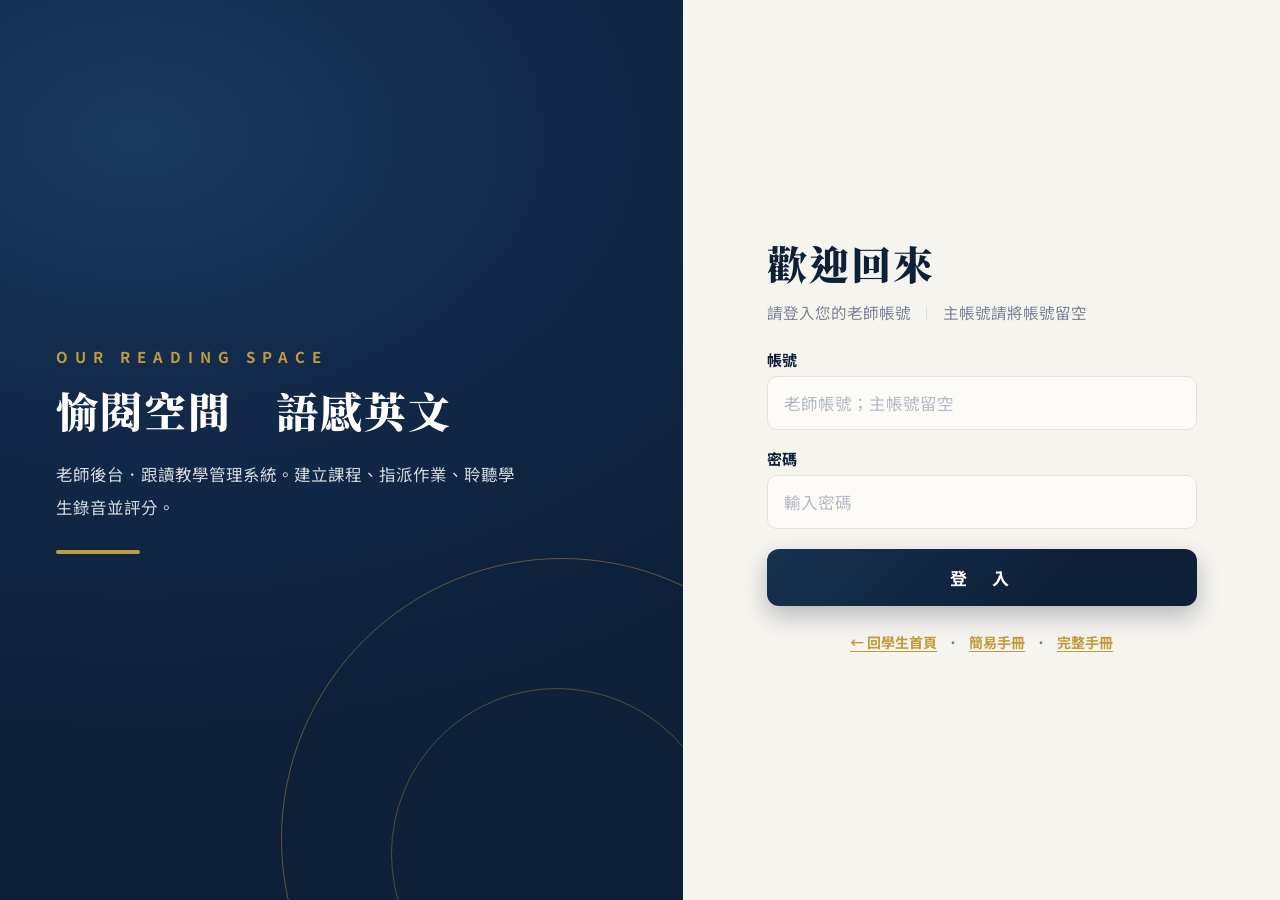
==== admin.html @ d155e8eb "學生錄音歸檔：學生端「我的錄音紀錄」可回聽每一筆；老師端繳交彙整可展開單一學生全部錄音（含播放/評分） Co-Authored-By: Claude Fable 5 <noreply@anthropi" ====
<!DOCTYPE html>
<html lang="zh-TW">
<head>
  <meta charset="UTF-8">
  <meta name="viewport" content="width=device-width, initial-scale=1.0">
  <title>老師後台 · 愉閱空間 Our Reading Space</title>
  <link rel="stylesheet" href="assets/app.css?v=20260724a">
</head>
<body>
  <!-- 登入 -->
  <div class="login-split" id="loginView">
    <div class="login-hero">
      <div class="hero-inner">
        <div class="hero-eyebrow">OUR READING SPACE</div>
        <h1 class="hero-title">愉閱空間　語感英文</h1>
        <p class="hero-desc">老師後台．跟讀教學管理系統。建立課程、指派作業、聆聽學生錄音並評分。</p>
        <div class="hero-bar"></div>
      </div>
    </div>
    <div class="login-panel">
      <div class="login-box">
        <h2 class="panel-title">歡迎回來</h2>
        <p class="panel-sub">請登入您的老師帳號<span class="sep">｜</span>主帳號請將帳號留空</p>
        <label class="fld">帳號</label>
        <input id="userInput" placeholder="老師帳號；主帳號留空" autocapitalize="off" onkeydown="if(event.key==='Enter')doLogin()">
        <label class="fld">密碼</label>
        <input type="password" id="pwInput" placeholder="輸入密碼" onkeydown="if(event.key==='Enter')doLogin()">
        <button class="btn btn-primary" onclick="doLogin()">登　入</button>
        <p id="loginMsg" class="status"></p>
        <p class="login-links">
          <a href="index.html">← 回學生首頁</a> ·
          <a href="quick.html">簡易手冊</a> ·
          <a href="manual.html">完整手冊</a>
        </p>
      </div>
    </div>
  </div>

  <!-- 主控台 -->
  <div class="wrap-wide hidden" id="adminView">
    <div class="toolbar">
      <p class="brand" style="margin:0">OUR READING SPACE · 愉閱空間 · 老師後台</p>
      <span id="whoami" style="color:var(--muted);font-size:13px;margin-left:10px"></span>
      <span class="spacer"></span>
      <button class="btn btn-ghost btn-sm" onclick="refreshAll()">🔄 重新整理</button>
      <button class="btn btn-ghost btn-sm" onclick="logout()">登出</button>
    </div>

    <div class="tabs">
      <div class="tab active" data-tab="rooms" onclick="showTab('rooms')">🏫 班級</div>
      <div class="tab" data-tab="roster" onclick="showTab('roster')">👥 學生名單</div>
      <div class="tab" data-tab="assign" onclick="showTab('assign')">📌 派作業</div>
      <div class="tab" data-tab="subs" onclick="showTab('subs')">🎧 學生錄音</div>
      <div class="tab" data-tab="students" onclick="showTab('students')">👤 繳交彙整</div>
      <div class="tab" data-tab="stats" onclick="showTab('stats')">📊 統計</div>
      <div class="tab" data-tab="lessons" onclick="showTab('lessons')">📚 資源庫</div>
      <div class="tab hidden" data-tab="teachers" onclick="showTab('teachers')">👤 老師帳號</div>
      <div class="tab" data-tab="settings" onclick="showTab('settings')">⚙️ 設定</div>
    </div>

    <!-- 老師帳號（僅主帳號可見）-->
    <div class="card tabpane hidden" id="pane-teachers">
      <div class="toolbar"><b>老師帳號</b><span class="spacer"></span>
        <button class="btn btn-primary btn-sm" onclick="editTeacher()">＋ 新增老師</button></div>
      <p class="hint">主帳號用「帳號留空＋主密碼」登入（權限最高，可管理帳號）。這裡新增的老師，用各自的帳號密碼登入、可管理全部內容但不能管帳號。</p>
      <div style="overflow-x:auto"><table id="teacherTable"></table></div>
    </div>

    <!-- 班級（學生分組）-->
    <div class="card tabpane" id="pane-rooms">
      <div class="toolbar"><b>班級（學生分組）</b><span class="spacer"></span>
        <button class="btn btn-primary btn-sm" onclick="editRoom()">＋ 新增班級</button></div>
      <p class="hint">每個班級有一組「班級代碼」，把代碼發給學生，他們就能登入進到這個班。</p>
      <div style="overflow-x:auto"><table id="roomTable"></table></div>
    </div>
    <!-- 學生名單 -->
    <div class="card tabpane hidden" id="pane-roster">
      <div class="toolbar">
        <select id="rRoom" onchange="renderRoster()" style="max-width:220px"></select>
        <span class="spacer"></span>
        <button class="btn btn-ghost btn-sm" onclick="bulkStudents()">＋ 批次貼上名單</button>
        <button class="btn btn-primary btn-sm" onclick="editStudent()">＋ 新增學生</button>
      </div>
      <div style="overflow-x:auto"><table id="rosterTable"></table></div>
    </div>
    <!-- 派作業 -->
    <div class="card tabpane hidden" id="pane-assign">
      <div class="toolbar">
        <select id="aRoom" onchange="renderAssignments()" style="max-width:220px"></select>
        <span class="spacer"></span>
        <button class="btn btn-primary btn-sm" onclick="editAssignment()">＋ 指派作業</button>
      </div>
      <div style="overflow-x:auto"><table id="assignTable"></table></div>
    </div>

    <!-- 學生錄音 -->
    <div class="card tabpane hidden" id="pane-subs">
      <div class="toolbar">
        <select id="fRoom" onchange="renderSubs()" style="max-width:180px"><option value="">全部班級</option></select>
        <select id="fClass" onchange="renderSubs()" style="max-width:200px"><option value="">全部書本</option></select>
        <select id="fLesson" onchange="renderSubs()" style="max-width:180px"><option value="">全部課次</option></select>
        <input id="fName" placeholder="搜尋學生姓名" oninput="renderSubs()" style="max-width:200px">
        <span class="spacer"></span>
        <span class="hint" id="subCount"></span>
      </div>
      <div style="overflow-x:auto"><table id="subsTable"></table></div>
    </div>

    <!-- 學生繳交狀況 -->
    <div class="card tabpane hidden" id="pane-students">
      <p class="hint">依學生彙整繳交狀況（點姓名展開）。</p>
      <div style="overflow-x:auto"><table id="studentsTable"></table></div>
    </div>

    <!-- 統計 -->
    <div class="card tabpane hidden" id="pane-stats">
      <div class="stat-cards" id="statCards"></div>
      <h3 style="margin:22px 0 8px;font-size:15px">各課次繳交明細</h3>
      <div style="overflow-x:auto"><table id="statTable"></table></div>
    </div>

    <!-- 課程管理 -->
    <div class="card tabpane hidden" id="pane-lessons">
      <div class="toolbar">
        <b>書本</b><span class="spacer"></span>
        <button class="btn btn-primary btn-sm" onclick="editClass()">＋ 新增書本</button>
      </div>
      <div style="overflow-x:auto"><table id="classTable"></table></div>
      <div class="toolbar" style="margin-top:24px">
        <b>課文 / 示範音檔</b><span class="spacer"></span>
        <button class="btn btn-primary btn-sm" onclick="editLesson()">＋ 新增課文</button>
      </div>
      <div style="overflow-x:auto"><table id="lessonTable"></table></div>
    </div>

    <!-- 設定 -->
    <div class="card tabpane hidden" id="pane-settings">
      <div class="title-badge">⚙️ 修改主帳號密碼</div>
      <p class="hint">這是「主帳號」的密碼（帳號留空登入用）。老師個別帳號的密碼請到「👤 老師帳號」修改。</p>
      <div class="grid2">
        <div><label class="fld">新密碼</label><input type="password" id="np1"></div>
        <div><label class="fld">再輸入一次</label><input type="password" id="np2"></div>
      </div>
      <div style="height:14px"></div>
      <button class="btn btn-primary" onclick="changePassword()">更新密碼</button>
      <p id="pwMsg" class="status"></p>
      <div id="elevenCard">
        <hr style="border-color:var(--line);margin:24px 0">
        <div class="title-badge">🎙 AI 朗讀（ElevenLabs）</div>
        <p class="hint">貼上 ElevenLabs 的 API Key 後，編輯課文就能一鍵把課文轉成示範音檔。Key 只存在後端，老師們都能使用此功能。</p>
        <label class="fld">ElevenLabs API Key</label>
        <input type="password" id="elevenKeyInput" placeholder="貼上 API Key（sk_ 開頭）" autocomplete="off">
        <div style="height:10px"></div>
        <button class="btn btn-primary" onclick="saveElevenKey()">儲存 Key</button>
        <p id="elevenMsg" class="status"></p>
      </div>
      <hr style="border-color:var(--line);margin:24px 0">
      <p class="hint">資料與音檔存放在 Supabase（Our Reading Space / english-hq 專案）：學生錄音在 paslab-rec、示範音檔在 paslab-audio，資料表以 paslab_ 開頭。</p>
    </div>
  </div>

  <!-- 編輯彈窗 -->
  <div id="modal" class="hidden" style="position:fixed;inset:0;background:rgba(0,0,0,.7);display:flex;align-items:center;justify-content:center;padding:20px;z-index:50">
    <div class="card" style="max-width:640px;width:100%;max-height:90vh;overflow:auto;margin:0" id="modalBody"></div>
  </div>

  <script src="assets/config.js?v=20260724b"></script>
  <script src="assets/admin.js?v=20260724f"></script>
</body>
</html>
---- assets/app.css ----
/* =========================================================
 *  愉閱空間 Our Reading Space — 全站設計系統 v4
 *  與主站 our-reading-space.com 同一品牌語言：
 *  米白象牙底 + 深海軍藍 + 金色點綴，Noto Serif TC 標題
 * ========================================================= */
@import url('https://fonts.googleapis.com/css2?family=Noto+Sans+TC:wght@400;500;700;900&family=Noto+Serif+TC:wght@700;900&display=swap');

:root {
  /* 品牌色（與主站一致） */
  --ink: #0e2038;                /* 深海軍藍 */
  --ink-2: #16324f;
  --gold: #c19a3d;
  --gold-2: #dcbb6a;
  --gold-soft: #efe4c8;
  --ok: #1e7f4f;

  /* 介面色 */
  --primary: #0e2038;
  --primary-2: #16324f;
  --primary-ink: #ffffff;
  --bg: #f6f4ef;
  --card: #ffffff;
  --card2: #f3f0e9;
  --text: #26313f;
  --muted: #7a8494;
  --line: #e6e2d8;
  --danger: #c0392b;
  --warn: #b45309;
  --radius: 16px;
  --serif: "Noto Serif TC", "Cormorant Garamond", serif;
  --shadow: 0 1px 3px rgba(14,32,56,.07), 0 10px 34px rgba(14,32,56,.08);
  --ring: 0 0 0 3px rgba(193, 154, 61, .28);
}

* { box-sizing: border-box; }

body {
  font-family: "Noto Sans TC", -apple-system, "PingFang TC", "Microsoft JhengHei", sans-serif;
  background: var(--bg);
  color: var(--text);
  margin: 0; padding: 26px 18px;
  display: flex; justify-content: center;
  min-height: 100vh;
  -webkit-font-smoothing: antialiased;
}
a { color: var(--gold); font-weight: 700; text-decoration-thickness: 1px; text-underline-offset: 3px; }
a:hover { color: #a8842f; }

.wrap { width: 100%; max-width: 580px; }
.wrap-wide { width: 100%; max-width: 1120px; }

/* 品牌字 */
.brand {
  font-family: var(--serif);
  font-size: 13px; color: var(--ink);
  letter-spacing: 3px; font-weight: 900;
  margin: 4px 0 16px;
}
.brand a { text-decoration: none; }

/* 卡片 */
.card {
  background: var(--card);
  padding: 28px;
  border-radius: var(--radius);
  border: 1px solid var(--line);
  box-shadow: var(--shadow);
  margin-bottom: 18px;
}

/* 區塊標題（襯線，品牌感） */
.title-badge {
  font-family: var(--serif);
  background: linear-gradient(120deg, rgba(193,154,61,.10), rgba(193,154,61,.03) 65%, transparent);
  border-left: 4px solid var(--gold);
  color: var(--ink);
  padding: 14px 18px;
  border-radius: 10px;
  font-weight: 900; font-size: 21px; letter-spacing: 1px;
  margin-bottom: 20px;
}

/* 課文區 */
.reading-text {
  background: #fcfbf8;
  border: 1px solid var(--line);
  padding: 22px; border-radius: 14px;
  text-align: left; font-size: 18px; line-height: 2; color: #1d2733;
  margin: 16px 0; min-height: 140px;
  white-space: pre-wrap; word-break: break-word;
}

/* 表單 */
label.fld { display: block; font-size: 13px; font-weight: 700; color: var(--muted); margin: 14px 0 6px; letter-spacing: .4px; }
input, select, textarea {
  width: 100%; padding: 12px 14px;
  border-radius: 10px; border: 1.5px solid var(--line);
  background: #fcfbf8; color: var(--text);
  font-size: 16px; font-family: inherit;
  transition: border-color .18s, box-shadow .18s;
}
input:focus, select:focus, textarea:focus {
  outline: none; border-color: var(--gold); box-shadow: var(--ring); background: #fff;
}
input::placeholder, textarea::placeholder { color: #b3bac4; }
textarea { min-height: 130px; line-height: 1.7; resize: vertical; }
.row { display: flex; gap: 10px; }
.row > * { flex: 1; }

/* 波形框（深藍儀表感，金色波形） */
.visualizer {
  background: var(--ink);
  border-radius: 13px; height: 84px; margin: 14px 0;
  border: 1px solid #0a1830; overflow: hidden;
  box-shadow: inset 0 2px 12px rgba(0,0,0,.35);
}
canvas { width: 100%; height: 100%; display: block; }

/* 按鈕 */
.btn {
  padding: 14px 18px;
  border-radius: 12px; border: none;
  font-weight: 700; font-size: 15.5px; font-family: inherit;
  cursor: pointer; color: #fff;
  transition: transform .15s, box-shadow .15s, filter .15s;
}
.btn:hover { transform: translateY(-1px); filter: brightness(1.12); }
.btn:active { transform: translateY(0); }
.btn:disabled { opacity: .45; cursor: not-allowed; transform: none; filter: none; }
.btn:focus-visible { outline: none; box-shadow: var(--ring); }

.btn-grid { display: grid; grid-template-columns: 1fr 1fr; gap: 12px; }
.btn-rec  { background: linear-gradient(135deg, #d24537, #a93226); box-shadow: 0 8px 20px rgba(192,57,43,.25); }
.btn-stop { background: #7a8494; }
.btn-send, .btn-primary {
  background: linear-gradient(135deg, var(--ink-2) 0%, var(--ink) 65%);
  color: #fff;
  box-shadow: 0 10px 24px rgba(14,32,56,.28);
}
.btn-send { grid-column: span 2; }
.btn-ghost { background: #ffffff; border: 1.5px solid var(--line); color: var(--ink); }
.btn-ghost:hover { border-color: var(--gold-2); }
.btn-danger { background: linear-gradient(135deg, #d24537, #a93226); }
.btn-sm { padding: 8px 13px; font-size: 13px; border-radius: 9px; }

/* 狀態列 */
.status { margin-top: 14px; font-size: 14px; color: var(--gold); font-weight: 800; text-align: center; letter-spacing: 1px; }

/* 清單連結（選書/選名字） */
.class-links { display: grid; gap: 12px; margin-top: 8px; }
.grade-title {
  font-family: var(--serif);
  color: var(--ink); font-size: 14px; font-weight: 900; letter-spacing: 1px;
  margin: 18px 0 4px; padding-left: 10px; border-left: 3px solid var(--gold);
}
.grade-title:first-child { margin-top: 4px; }
.class-link {
  display: flex; justify-content: space-between; align-items: center;
  padding: 17px 20px;
  background: #ffffff;
  border: 1.5px solid var(--line);
  border-radius: 14px;
  text-decoration: none; color: var(--text);
  transition: transform .16s, border-color .16s, box-shadow .16s;
}
.class-link:hover {
  border-color: var(--gold-2);
  transform: translateY(-2px);
  box-shadow: 0 12px 28px rgba(14,32,56,.10);
  color: var(--text);
}
.class-link b { font-size: 17.5px; font-weight: 700; color: var(--ink); }
.class-link small { color: var(--muted); display: block; margin-top: 3px; font-weight: 400; }
.class-link .go { color: var(--gold); font-weight: 800; font-size: 14.5px; white-space: nowrap; }

/* 後台分頁 */
.tabs { display: flex; gap: 8px; flex-wrap: wrap; margin-bottom: 18px; }
.tab {
  padding: 9px 16px; border-radius: 99px;
  background: #ffffff; border: 1.5px solid var(--line);
  cursor: pointer; font-weight: 700; font-size: 14px; color: var(--muted);
  transition: all .16s; user-select: none;
}
.tab:hover { color: var(--ink); border-color: var(--gold-2); }
.tab.active {
  background: linear-gradient(135deg, var(--ink-2) 0%, var(--ink) 65%);
  color: #fff; border-color: transparent; font-weight: 800;
  box-shadow: 0 6px 16px rgba(14,32,56,.25);
}

/* 表格 */
table { width: 100%; border-collapse: collapse; font-size: 14.5px; }
th, td { text-align: left; padding: 12px 10px; border-bottom: 1px solid var(--line); vertical-align: middle; }
th {
  color: var(--muted); font-weight: 800; font-size: 11.5px;
  text-transform: uppercase; letter-spacing: 1.2px;
}
tr { transition: background .12s; }
tr:hover td { background: #faf8f3; }

/* 標籤 */
.pill { padding: 4px 11px; border-radius: 99px; font-size: 12px; font-weight: 700; letter-spacing: .3px; }
.pill.new { background: var(--gold-soft); color: #7a5b13; border: 1px solid #e3d3a6; }
.pill.reviewed { background: #ddeee4; color: var(--ok); border: 1px solid #bcdcc9; }

.hint { color: var(--muted); font-size: 13.5px; line-height: 1.7; }
.grid2 { display: grid; grid-template-columns: 1fr 1fr; gap: 12px; }
.hidden { display: none !important; }

/* 統計卡 */
.stat-cards { display: grid; grid-template-columns: repeat(auto-fill, minmax(160px, 1fr)); gap: 12px; }
.stat {
  background: linear-gradient(160deg, rgba(193,154,61,.08), transparent 55%), #ffffff;
  border: 1px solid var(--line); border-radius: 14px; padding: 18px;
}
.stat .n { font-family: var(--serif); font-size: 32px; font-weight: 900; color: var(--ink); line-height: 1.1; }
.stat .l { color: var(--muted); font-size: 13px; margin-top: 6px; }

audio { width: 100%; margin-top: 8px; }

/* 工具列 */
.toolbar { display: flex; gap: 8px; align-items: center; flex-wrap: wrap; margin-bottom: 14px; }
.toolbar .spacer { flex: 1; }
.toolbar b { font-size: 15px; letter-spacing: .3px; color: var(--ink); }

/* 彈窗微調 */
#modal { backdrop-filter: blur(4px); }

/* 進場動畫 */
@keyframes rise { from { opacity: 0; transform: translateY(8px); } to { opacity: 1; transform: none; } }
.card { animation: rise .35s ease both; }

@media (max-width: 640px) {
  body { padding: 16px 12px; }
  .card { padding: 20px 16px; }
  .grid2 { grid-template-columns: 1fr; }
  td .btn-sm { margin-bottom: 4px; }
  .title-badge { font-size: 19px; }
}

/* ============ 品牌登入頁（雙欄，與主站同款） ============ */
.login-split { position: fixed; inset: 0; z-index: 10; display: flex; background: var(--bg); overflow: auto; }
.login-split.hidden { display: none; }
.login-hero {
  flex: 1.08; position: relative; overflow: hidden;
  background: radial-gradient(900px 600px at 20% 15%, #1b3a5e 0%, #12294a 45%, var(--ink) 100%);
  color: #fff; display: flex; align-items: center;
  padding: 56px;
}
.login-hero::before, .login-hero::after {
  content: ""; position: absolute; border: 1px solid rgba(193,154,61,.45); border-radius: 50%;
}
.login-hero::before { width: 560px; height: 560px; right: -160px; bottom: -220px; }
.login-hero::after  { width: 330px; height: 330px; right: -40px;  bottom: -120px; opacity: .8; }
.hero-inner { max-width: 460px; }
.hero-eyebrow { color: var(--gold); letter-spacing: 7px; font-weight: 700; font-size: 15px; margin-bottom: 18px; }
.hero-title {
  font-family: var(--serif); font-weight: 900; color: #fff;
  font-size: clamp(26px, 3.3vw, 42px); line-height: 1.22; letter-spacing: 2px; margin: 0 0 22px;
  white-space: nowrap;
}
.hero-desc { color: rgba(255,255,255,.82); font-size: 16.5px; line-height: 2; margin: 0 0 26px; }
.hero-bar { width: 84px; height: 4px; background: var(--gold); border-radius: 2px; }
.login-panel { flex: 1; display: flex; align-items: center; justify-content: center; padding: 48px 34px; background: var(--bg); }
.login-box { width: 100%; max-width: 430px; }
.panel-title { font-family: var(--serif); font-weight: 900; color: var(--ink); font-size: 40px; letter-spacing: 2px; margin: 0 0 10px; }
.panel-sub { color: var(--muted); font-size: 15.5px; margin: 0 0 26px; }
.panel-sub .sep { margin: 0 8px; color: #cfd6de; }
.login-box label.fld { font-size: 15px; color: var(--ink); font-weight: 700; margin-top: 18px; }
.login-box input { padding: 14px 16px; font-size: 16.5px; }
.login-box .btn-primary { width: 100%; padding: 16px; font-size: 17px; letter-spacing: 4px; margin-top: 20px; }
.login-links { text-align: center; margin-top: 26px; color: var(--muted); font-size: 14px; }
.login-links a { margin: 0 6px; }
@media (max-width: 900px) {
  .login-split { flex-direction: column; }
  .login-hero { padding: 44px 30px 38px; flex: none; }
  .hero-title { font-size: clamp(22px, 7.6vw, 30px); }
  .login-hero::before { width: 320px; height: 320px; right: -120px; bottom: -180px; }
  .login-hero::after { width: 190px; height: 190px; right: -30px; bottom: -90px; }
  .login-panel { padding: 34px 22px 60px; align-items: flex-start; }
  .panel-title { font-size: 30px; }
}
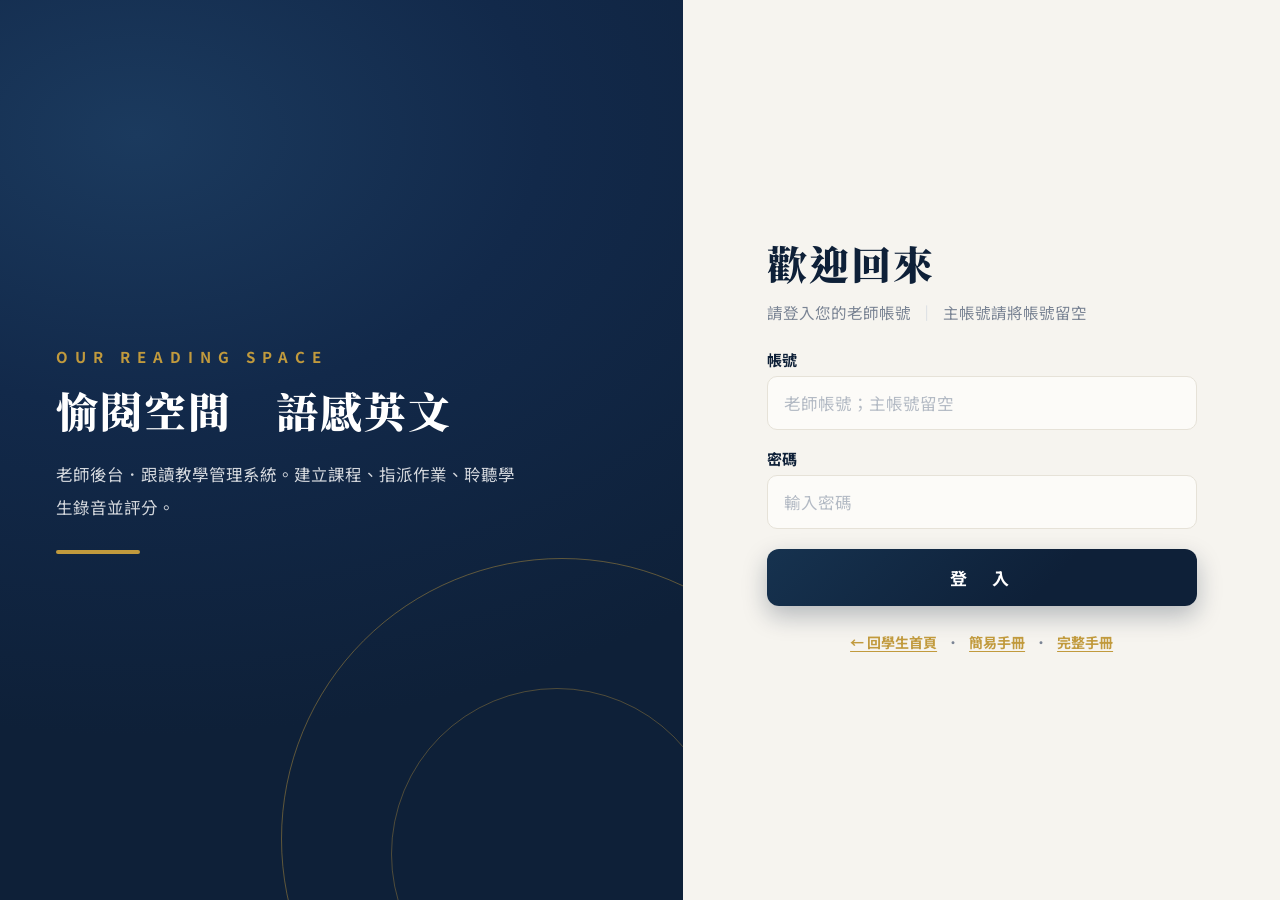
==== commit 190204dc: "支援自備已剪好音檔：後台⚡自動偵測分句（找空白段自動標記）；空白倍數0＝音檔已含空白，學生端連續播放＋螢光筆跟時間逐句亮 Co-Authored-By: Claude Fable 5 <noreply" ====
--- a/admin.html
+++ b/admin.html
@@ -4,7 +4,7 @@
   <meta charset="UTF-8">
   <meta name="viewport" content="width=device-width, initial-scale=1.0">
   <title>老師後台 · 愉閱空間 Our Reading Space</title>
-  <link rel="stylesheet" href="assets/app.css?v=20260724a">
+  <link rel="stylesheet" href="assets/app.css?v=20260726a">
 </head>
 <body>
   <!-- 登入 -->
@@ -165,6 +165,6 @@
   </div>
 
   <script src="assets/config.js?v=20260724b"></script>
-  <script src="assets/admin.js?v=20260724f"></script>
+  <script src="assets/admin.js?v=20260726b"></script>
 </body>
 </html>
--- a/assets/app.css
+++ b/assets/app.css
@@ -229,6 +229,10 @@
 /* 進場動畫 */
 @keyframes rise { from { opacity: 0; transform: translateY(8px); } to { opacity: 1; transform: none; } }
 .card { animation: rise .35s ease both; }
+
+/* 逐句跟讀：目前這句的螢光筆標記 */
+.sentSpan { border-radius: 5px; padding: 1px 4px; transition: background .25s; box-decoration-break: clone; -webkit-box-decoration-break: clone; }
+.sentNow { background: #ffe98a; color: #26313f; font-weight: 700; }
 
 @media (max-width: 640px) {
   body { padding: 16px 12px; }
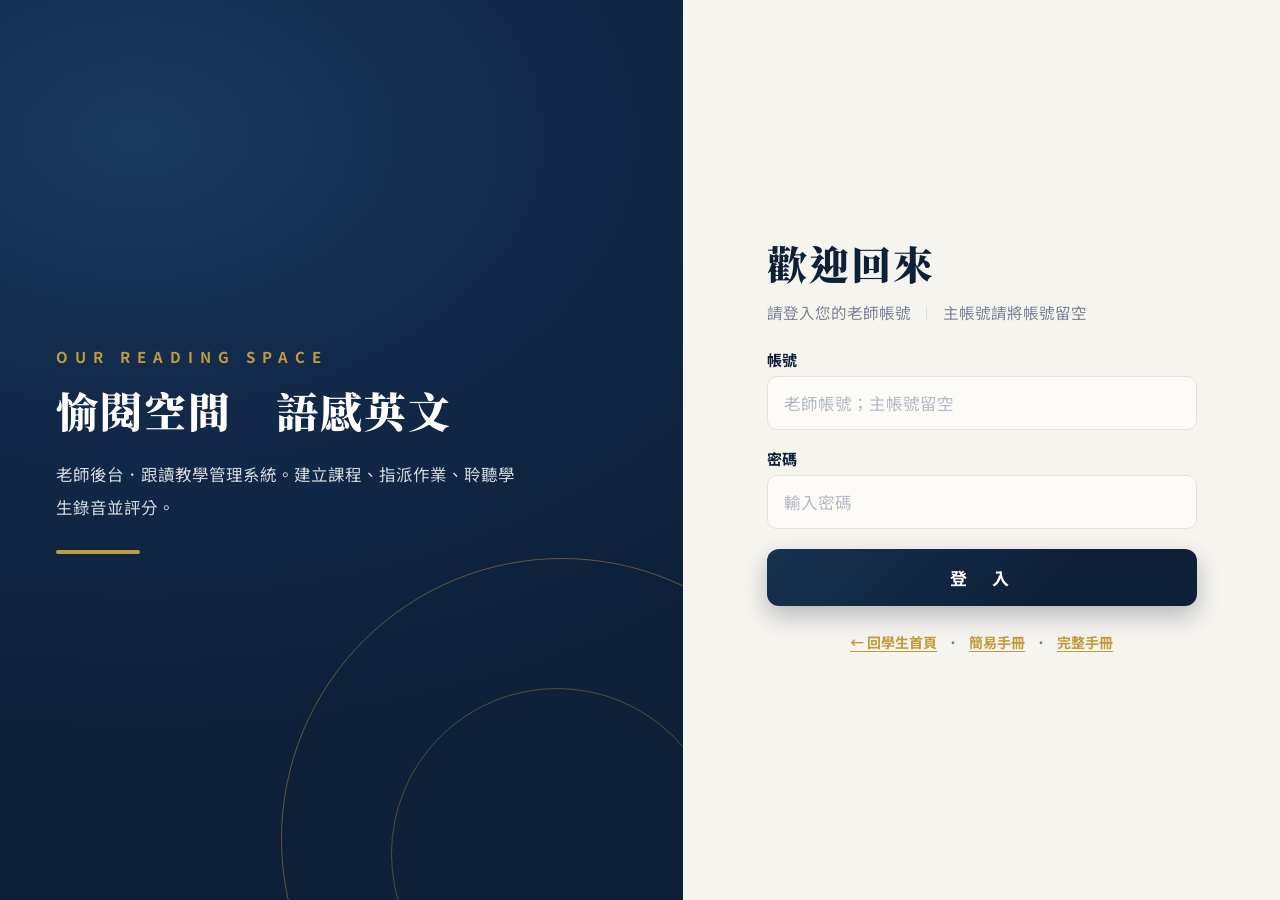
==== commit a0d9f7ef: "評分可附一張圖：評語旁上傳貼紙/獎勵圖，學生在作業與錄音紀錄都看得到 Co-Authored-By: Claude Fable 5 <noreply@anthropic.com>" ====
--- a/admin.html
+++ b/admin.html
@@ -165,6 +165,6 @@
   </div>
 
   <script src="assets/config.js?v=20260724b"></script>
-  <script src="assets/admin.js?v=20260726b"></script>
+  <script src="assets/admin.js?v=20260726c"></script>
 </body>
 </html>
